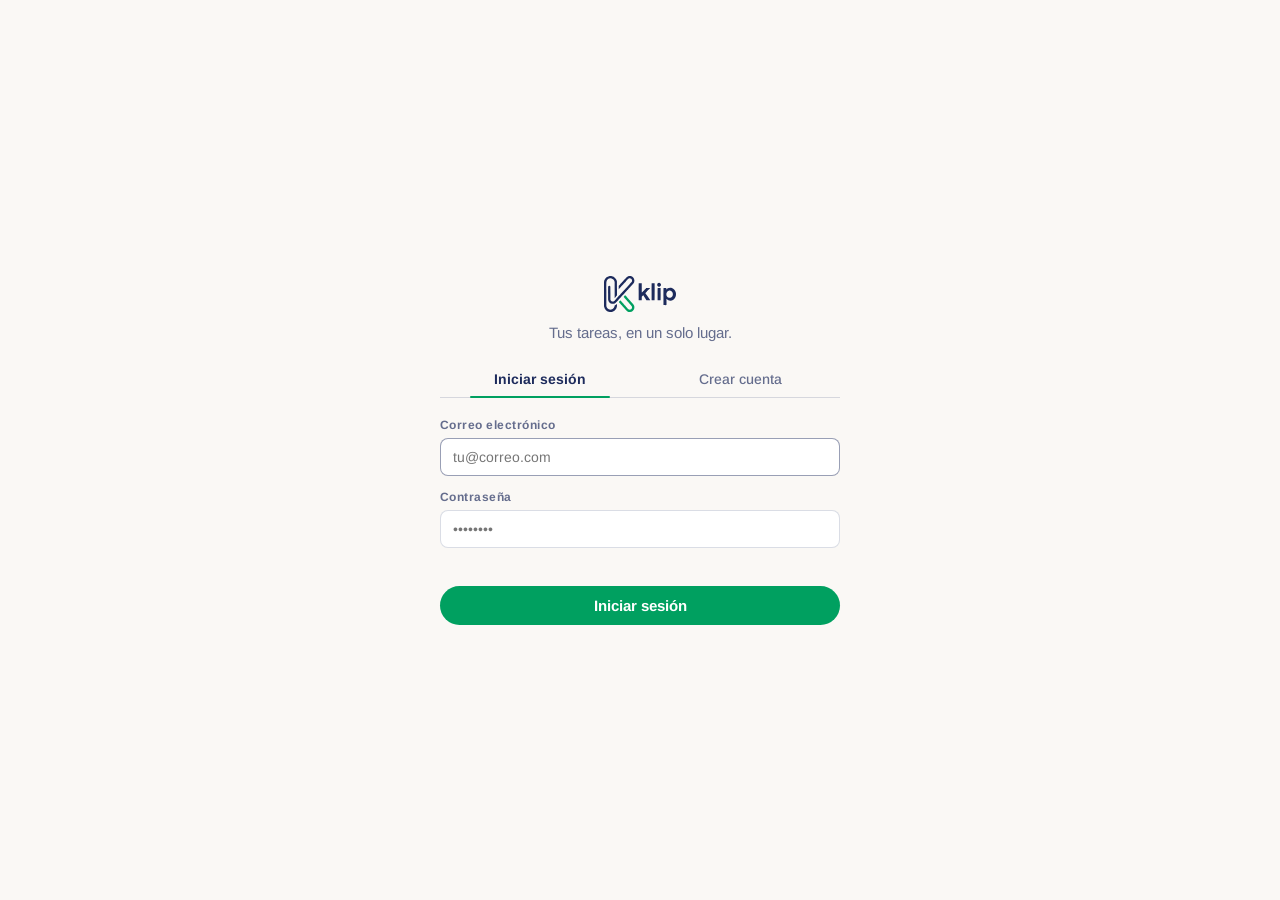
==== front/index.html @ 353200ac "Publicar klip PWA" ====
<!DOCTYPE html>
<html lang="es">
<head>
  <meta charset="UTF-8">
  <meta name="viewport" content="width=device-width, initial-scale=1.0, maximum-scale=1.0, user-scalable=no, viewport-fit=cover">
  <meta http-equiv="Content-Security-Policy" content="default-src 'self'; base-uri 'self'; object-src 'none'; form-action 'self'; script-src 'self'; style-src 'self' 'unsafe-inline'; img-src 'self' data:; font-src 'self'; connect-src 'self' https://gcmdlpaehqiujymxiysj.supabase.co; manifest-src 'self'; worker-src 'self'">
  <title>klip — Tareas</title>

  <!-- PWA Meta Tags -->
  <meta name="theme-color" content="#FAF8F5">
  <meta name="mobile-web-app-capable" content="yes">
  <meta name="apple-mobile-web-app-status-bar-style" content="default">
  <meta name="apple-mobile-web-app-title" content="klip">
  <link rel="manifest" href="./manifest.json">
  <link rel="icon" type="image/svg+xml" href="./public/icon.svg">
  <link rel="apple-touch-icon" href="./public/icon-192.png">

  <!-- Local CSS with @font-face -->
  <link rel="stylesheet" href="./style.css">
</head>
<body>

  <div id="app">
    <!-- Top Navigation Bar -->
    <header class="top-nav-bar">
      <!-- Left: Brand Logo -->
      <div class="nav-left">
        <img class="brand-logo-img" src="./public/logo.svg" alt="klip" height="28">
      </div>

      <!-- Center: Sections Centered with Dot and Emerald Indicator + Emerald '+' button (Desktop) -->
      <div class="nav-center">
        <nav id="sections-list" class="sections-list-desktop" aria-label="Secciones">
          <!-- Rendered dynamically -->
        </nav>
        <button id="btn-new-section" class="btn-new-section-emerald" title="Crear sección" aria-label="Crear sección">
          +
        </button>
      </div>

      <!-- Right: User Icon & Logout Button (Desktop) -->
      <div class="nav-right">
        <div class="user-actions-group">
          <button class="nav-circle-btn" title="Perfil de usuario" aria-label="Perfil de usuario">
            <svg width="15" height="15" viewBox="0 0 24 24" fill="none" stroke="currentColor" stroke-width="2" stroke-linecap="round" stroke-linejoin="round">
              <path d="M20 21v-2a4 4 0 0 0-4-4H8a4 4 0 0 0-4 4v2"></path>
              <circle cx="12" cy="7" r="4"></circle>
            </svg>
          </button>
          <button id="btn-logout" class="nav-circle-btn" title="Cerrar sesión" aria-label="Cerrar sesión">
            <svg width="15" height="15" viewBox="0 0 24 24" fill="none" stroke="currentColor" stroke-width="2" stroke-linecap="round" stroke-linejoin="round">
              <path d="M9 21H5a2 2 0 0 1-2-2V5a2 2 0 0 1 2-2h4"></path>
              <polyline points="16 17 21 12 16 7"></polyline>
              <line x1="21" y1="12" x2="9" y2="12"></line>
            </svg>
          </button>
        </div>
      </div>

      <!-- Mobile Top Bar Content (Screen < 768px) -->
      <div class="nav-mobile-row">
        <img class="mobile-logo-mark" src="./public/logo-mark.svg" alt="klip" height="26">
        <button id="btn-menu" class="btn-mobile-section-trigger" aria-label="Abrir menú de secciones">
          <span id="current-section-title" class="mobile-section-name">Personal</span>
          <svg class="trigger-chevron" width="12" height="12" viewBox="0 0 24 24" fill="none" stroke="currentColor" stroke-width="2.5">
            <polyline points="6 9 12 15 18 9"></polyline>
          </svg>
        </button>

        <div class="mobile-user-actions">
          <button class="nav-circle-btn" title="Perfil de usuario" aria-label="Perfil de usuario">
            <svg width="14" height="14" viewBox="0 0 24 24" fill="none" stroke="currentColor" stroke-width="2" stroke-linecap="round" stroke-linejoin="round">
              <path d="M20 21v-2a4 4 0 0 0-4-4H8a4 4 0 0 0-4 4v2"></path>
              <circle cx="12" cy="7" r="4"></circle>
            </svg>
          </button>
          <button id="btn-logout-mobile" class="nav-circle-btn" title="Cerrar sesión" aria-label="Cerrar sesión">
            <svg width="14" height="14" viewBox="0 0 24 24" fill="none" stroke="currentColor" stroke-width="2" stroke-linecap="round" stroke-linejoin="round">
              <path d="M9 21H5a2 2 0 0 1-2-2V5a2 2 0 0 1 2-2h4"></path>
              <polyline points="16 17 21 12 16 7"></polyline>
              <line x1="21" y1="12" x2="9" y2="12"></line>
            </svg>
          </button>
        </div>
      </div>
    </header>

    <!-- Mobile Drawer Backdrop (Top-level under #app) -->
    <div id="sidebar-backdrop" class="sidebar-backdrop"></div>

    <!-- Mobile Sections Panel (Top-level under #app) -->
    <aside id="sidebar" class="mobile-sections-panel" aria-label="Panel de secciones">
      <div class="mobile-panel-header">
        <span class="mobile-panel-title">SECCIONES</span>
        <button id="btn-close-sidebar" class="btn-close-panel" aria-label="Cerrar panel">
          <svg width="18" height="18" viewBox="0 0 24 24" fill="none" stroke="currentColor" stroke-width="2.5">
            <line x1="18" y1="6" x2="6" y2="18"></line>
            <line x1="6" y1="6" x2="18" y2="18"></line>
          </svg>
        </button>
      </div>

      <!-- Scrollable Mobile Sections List -->
      <div id="mobile-sections-list" class="mobile-sections-list">
        <!-- Rendered dynamically -->
      </div>

      <!-- Emerald button to add section inside mobile panel -->
      <div class="mobile-panel-footer">
        <button id="btn-new-section-mobile" class="btn-add-section-mobile" aria-label="Nueva sección">
          + NUEVA SECCIÓN
        </button>
      </div>
    </aside>

    <!-- Main Content Area -->
    <main id="main">
      <!-- Section Header Area with Big Title, Rename/Delete Buttons & Counter Badge -->
      <section class="section-header-area">
        <div class="section-header-inner">
          <div class="section-title-row">
            <!-- Title + Small Action Buttons Group -->
            <div class="section-title-group">
              <h1 class="main-section-title" id="main-section-title">Personal</h1>
              <div class="section-title-actions">
                <button id="btn-rename-current-section" class="section-action-btn" title="Renombrar sección" aria-label="Renombrar sección">
                  <svg width="13" height="13" viewBox="0 0 24 24" fill="none" stroke="currentColor" stroke-width="2" stroke-linecap="round" stroke-linejoin="round">
                    <path d="M12 20h9"></path>
                    <path d="M16.5 3.5a2.121 2.121 0 0 1 3 3L7 19l-4 1 1-4L16.5 3.5z"></path>
                  </svg>
                </button>
                <button id="btn-delete-current-section" class="section-action-btn" title="Eliminar sección" aria-label="Eliminar sección">
                  <svg width="13" height="13" viewBox="0 0 24 24" fill="none" stroke="currentColor" stroke-width="2" stroke-linecap="round" stroke-linejoin="round">
                    <polyline points="3 6 5 6 21 6"></polyline>
                    <path d="M19 6v14a2 2 0 0 1-2 2H7a2 2 0 0 1-2-2V6m3 0V4a2 2 0 0 1 2-2h4a2 2 0 0 1 2 2v2"></path>
                  </svg>
                </button>
              </div>
            </div>

            <!-- Counter Badge -->
            <span class="tasks-counter-badge" id="tasks-counter-badge">0 pendientes · 0 completadas</span>
          </div>

          <!-- Apartados (Lists) Strip directly below the title -->
          <div class="apartados-strip" aria-label="Apartados de la sección">
            <div id="lists-tabs" class="lists-tabs">
              <!-- Rendered dynamically as pills -->
            </div>
            <button id="btn-add-list" class="btn-add-apartado" title="Nuevo apartado" aria-label="Nuevo apartado">
              +
            </button>
          </div>
          <div class="section-utilities" aria-label="Vista y exportación">
            <div class="view-switch" role="group" aria-label="Vista">
              <button id="btn-view-tasks" class="utility-btn active" type="button">Tareas</button>
              <button id="btn-view-calendar" class="utility-btn" type="button">Calendario</button>
            </div>
            <div class="export-actions">
              <button id="btn-export-calendar" class="utility-btn" type="button">Exportar calendario (.ics)</button>
            </div>
          </div>
        </div>
      </section>

      <!-- Tasks Scroll Container -->
      <div class="tasks-scroll-container" id="tasks-scroll-container">
        <div class="tasks-content-wrapper">

          <div id="tasks-view">
          <!-- Simple centered empty state -->
          <div id="empty-state" class="empty-state">
            <p class="empty-text">No hay tareas pendientes en este apartado</p>
          </div>

          <!-- Active Tasks List -->
          <div id="active-tasks-list" class="tasks-cards-list">
            <!-- Rendered dynamically -->
          </div>

          <!-- Discrete Collapsible Completed Section -->
          <div id="completed-section" class="completed-section">
            <button id="completed-toggle-btn" class="completed-toggle-btn" aria-expanded="false">
              <svg class="completed-chevron" width="12" height="12" viewBox="0 0 24 24" fill="none" stroke="currentColor" stroke-width="2.5">
                <polyline points="6 9 12 15 18 9"></polyline>
              </svg>
              <span id="completed-count-label">COMPLETADAS (0)</span>
            </button>
            <div id="completed-tasks-list" class="completed-tasks-cards">
              <!-- Rendered dynamically -->
            </div>
          </div>
          </div>
          <section id="calendar-view" class="calendar-panel" aria-label="Calendario mensual" hidden>
            <div class="calendar-heading">
              <button id="btn-calendar-prev" class="utility-btn" type="button" aria-label="Mes anterior">‹</button>
              <h2 id="calendar-month-label"></h2>
              <button id="btn-calendar-next" class="utility-btn" type="button" aria-label="Mes siguiente">›</button>
            </div>
            <div class="calendar-weekdays" aria-hidden="true">
              <span>Lun</span><span>Mar</span><span>Mié</span><span>Jue</span><span>Vie</span><span>Sáb</span><span>Dom</span>
            </div>
            <div id="calendar-grid" class="calendar-grid"></div>
          </section>
        </div>
      </div>

      <!-- Bottom Fixed Add Task Bar -->
      <footer class="bottom-dock">
        <form id="add-task-form" class="add-task-dock-pill" autocomplete="off">
          <input
            type="text"
            id="task-input"
            class="task-input"
            placeholder="Agregar tarea"
            autofocus
            required
          >
          <button type="submit" id="btn-submit-task" class="btn-circle-submit" title="Agregar tarea" aria-label="Agregar tarea">
            <svg width="15" height="15" viewBox="0 0 24 24" fill="none" stroke="#FFFFFF" stroke-width="2.6" stroke-linecap="round" stroke-linejoin="round">
              <line x1="12" y1="19" x2="12" y2="5"></line>
              <polyline points="5 12 12 5 19 12"></polyline>
            </svg>
          </button>
        </form>
      </footer>
    </main>
  </div>

  <!-- Sync indicator (outside #app so always visible) -->
  <div id="sync-indicator" class="sync-indicator" aria-live="polite"></div>

  <!-- Reusable Minimalist Modal -->
  <div id="modal-container" class="modal-overlay" role="dialog" aria-modal="true">
    <div class="modal-card">
      <div class="modal-header">
        <h2 id="modal-title" class="modal-title">Título</h2>
        <button id="btn-modal-close" class="btn-close-modal" aria-label="Cerrar modal">
          <svg width="16" height="16" viewBox="0 0 24 24" fill="none" stroke="currentColor" stroke-width="2">
            <line x1="18" y1="6" x2="6" y2="18"></line>
            <line x1="6" y1="6" x2="18" y2="18"></line>
          </svg>
        </button>
      </div>
      <div id="modal-body" class="modal-body"></div>
      <div id="modal-footer" class="modal-footer"></div>
    </div>
  </div>

  <!-- Scripts -->
  <script src="./db.js"></script>
  <script src="./supabase.js"></script>
  <script src="./auth.js"></script>
  <script src="./app.js"></script>
</body>
</html>
---- front/style.css ----
/* ==========================================================================
   style.css - klip Tasks PWA
   Typography:
   - Arimo, system-ui, sans-serif: Modern, clean, normal sans-serif matching
     the klip logo aesthetic across all screens.
   Palette:
   - Fondo: Marfil / blanco cálido #FAF8F5 (plano, sin degradados)
   - Estructura y texto: Azul tinta #1D2B5C
   - Líneas divisorias: Azul tinta #1D2B5C al 16% finas pero notorias
   - Barra inferior: Blanca #FFFFFF con borde azul tinta notorio y botón esmeralda
   - Acentos: Esmeralda #00A060 para acciones, checks e indicador redondeado
   ========================================================================== */

/* ==================== LOCAL FONT FACES ==================== */
@font-face {
  font-family: 'Arimo';
  src: url('./fonts/arimo-400.woff2') format('woff2');
  font-weight: 400;
  font-style: normal;
  font-display: swap;
}

@font-face {
  font-family: 'Arimo';
  src: url('./fonts/arimo-500.woff2') format('woff2');
  font-weight: 500;
  font-style: normal;
  font-display: swap;
}

@font-face {
  font-family: 'Arimo';
  src: url('./fonts/arimo-700.woff2') format('woff2');
  font-weight: 700;
  font-style: normal;
  font-display: swap;
}

:root {
  --bg-page: #FAF8F5;
  --bg-card: transparent;
  --color-blue: #1D2B5C;
  --text-main: #1D2B5C;
  --text-muted: rgba(29, 43, 92, 0.68);
  --text-faint: rgba(29, 43, 92, 0.40);

  /* Líneas divisorias azul tinta finas pero notorias */
  --border-line: rgba(29, 43, 92, 0.16);
  --border-card: rgba(29, 43, 92, 0.16);

  --hover-tint: rgba(29, 43, 92, 0.05);

  --accent-emerald: #00A060;
  --accent-emerald-hover: #008750;

  --danger: #C02626;

  --font-title: 'Arimo', system-ui, -apple-system, BlinkMacSystemFont, "Segoe UI", Roboto, "Helvetica Neue", Arial, sans-serif;
  --font-body: 'Arimo', system-ui, -apple-system, BlinkMacSystemFont, "Segoe UI", Roboto, "Helvetica Neue", Arial, sans-serif;
}

* {
  box-sizing: border-box;
  margin: 0;
  padding: 0;
  -webkit-tap-highlight-color: transparent;
}

html, body {
  width: 100%;
  height: 100%;
  overflow: hidden;
  font-family: var(--font-body);
  color: var(--text-main);
  -webkit-font-smoothing: antialiased;
  -moz-osx-font-smoothing: grayscale;
}

/* Fondo marfil plano sin degradados */
body, #app {
  background-color: var(--bg-page);
  background-image: none;
}

/* ==================== ROOT LAYOUT ==================== */
#app {
  display: flex;
  flex-direction: column;
  width: 100%;
  height: 100%;
  position: relative;
  overflow: hidden;
}

/* ==================== TOP NAVIGATION BAR ==================== */
.top-nav-bar {
  width: 100%;
  border-bottom: 1px solid var(--border-line);
  position: relative;
  z-index: 100;
  flex-shrink: 0;
  height: 54px;
  display: grid;
  grid-template-columns: 1fr auto 1fr;
  align-items: center;
  padding: 0 32px;
}

/* Left: Logo */
.nav-left {
  display: flex;
  align-items: center;
}

.brand-logo-img {
  height: 28px;
  width: auto;
  display: block;
}

.mobile-logo-mark {
  height: 26px;
  width: auto;
  display: block;
  flex-shrink: 0;
  margin-right: 12px;
}

/* Center: Sections Centered with dot & rounded emerald indicator */
.nav-center {
  display: flex;
  align-items: center;
  justify-content: center;
  gap: 12px;
}

.sections-list-desktop {
  display: flex;
  align-items: center;
  gap: 8px;
}

/* 3. Fondo de las secciones en PC: totalmente redondeado (border-radius: 999px) con mayor padding */
.section-item-desktop {
  display: inline-flex;
  align-items: center;
  gap: 7px;
  font-family: var(--font-body);
  font-size: 13.5px;
  font-weight: 500;
  letter-spacing: 0.02em;
  color: var(--text-muted);
  cursor: pointer;
  padding: 7px 16px;
  border-radius: 999px; /* Esquinas totalmente redondeadas */
  border: none;
  white-space: nowrap;
  user-select: none;
  position: relative;
  transition: background-color 0.15s ease, color 0.15s ease;
}

/* Hover de secciones: fondo azul tinta al 6% */
.section-item-desktop:hover {
  background-color: var(--hover-tint);
  color: var(--text-main);
}

.section-item-desktop.active {
  color: var(--text-main);
  font-weight: 600;
  background-color: var(--hover-tint);
}

/* Puntito indicador junto al nombre */
.sec-dot {
  width: 5px;
  height: 5px;
  border-radius: 50%;
  background-color: rgba(29, 43, 92, 0.35);
  display: inline-block;
  transition: all 0.15s ease;
}

.section-item-desktop:hover .sec-dot {
  background-color: var(--color-blue);
}

.section-item-desktop.active .sec-dot {
  background-color: var(--accent-emerald);
  transform: scale(1.2);
}

/* Indicador esmeralda corto y redondeado (aprox. 3px alto, 24px ancho, border-radius: 999px), centrado bajo el texto */
.section-item-desktop.active::after {
  content: '';
  position: absolute;
  bottom: -9px;
  left: 50%;
  transform: translateX(-50%);
  width: 24px;
  height: 3px;
  border-radius: 999px;
  background-color: var(--accent-emerald);
}

/* Botón '+' esmeralda pegado justo después de la última sección */
.btn-new-section-emerald {
  width: 22px;
  height: 22px;
  border-radius: 50%;
  background-color: var(--accent-emerald);
  color: #FFFFFF;
  border: none;
  font-family: var(--font-body);
  font-size: 15px;
  line-height: 1;
  display: inline-flex;
  align-items: center;
  justify-content: center;
  cursor: pointer;
  flex-shrink: 0;
  margin-left: 2px;
  transition: background-color 0.15s ease, transform 0.1s ease;
}

.btn-new-section-emerald:hover {
  background-color: var(--accent-emerald-hover);
}

.btn-new-section-emerald:active {
  transform: scale(0.92);
}

/* Right: User & Logout Actions */
.nav-right {
  display: flex;
  align-items: center;
  justify-content: flex-end;
}

.user-actions-group {
  display: flex;
  align-items: center;
  gap: 8px;
}

/* Botones circulares con exactamente el mismo tamaño, borde y espaciado */
.nav-circle-btn {
  width: 32px;
  height: 32px;
  border-radius: 50%;
  border: 1px solid rgba(29, 43, 92, 0.20);
  background: transparent;
  color: var(--color-blue);
  display: inline-flex;
  align-items: center;
  justify-content: center;
  cursor: pointer;
  transition: all 0.15s ease;
}

.nav-circle-btn:hover {
  background-color: var(--hover-tint);
  border-color: rgba(29, 43, 92, 0.40);
}

/* Mobile top row (< 768px) */
.nav-mobile-row {
  display: none;
  width: 100%;
}

.btn-mobile-section-trigger {
  display: flex;
  align-items: center;
  gap: 8px;
  background: transparent;
  border: none;
  font-family: var(--font-title);
  font-size: 18px;
  font-weight: 700;
  color: var(--text-main);
  cursor: pointer;
  padding: 4px 0;
}

.trigger-chevron {
  opacity: 0.6;
}

.mobile-user-actions {
  display: flex;
  align-items: center;
  gap: 8px;
  margin-left: auto;
}

/* ==================== MOBILE SECTIONS DRAWER ==================== */
.sidebar-backdrop {
  position: fixed;
  inset: 0;
  background: rgba(29, 43, 92, 0.40);
  z-index: 150;
  opacity: 0;
  pointer-events: none;
  transition: opacity 0.22s ease;
}

.sidebar-backdrop.visible {
  opacity: 1;
  pointer-events: auto;
}

.mobile-sections-panel {
  position: fixed;
  top: 0;
  left: 0;
  bottom: 0;
  width: 310px;
  max-width: 86vw;
  background-color: var(--bg-page);
  border-right: 1px solid var(--border-line);
  z-index: 200;
  transform: translateX(-100%);
  transition: transform 0.22s cubic-bezier(0.2, 0, 0, 1);
  display: flex;
  flex-direction: column;
  box-shadow: none;
}

.mobile-sections-panel.open {
  transform: translateX(0);
}

.mobile-panel-header {
  display: flex;
  align-items: center;
  justify-content: space-between;
  padding: 20px 24px 16px 24px;
  border-bottom: 1px solid var(--border-line);
}

.mobile-panel-title {
  font-family: var(--font-body);
  font-size: 13px;
  font-weight: 700;
  letter-spacing: 0.10em;
  color: var(--text-main);
}

.btn-close-panel {
  background: transparent;
  border: none;
  color: var(--text-main);
  padding: 4px;
  cursor: pointer;
  display: flex;
  align-items: center;
  justify-content: center;
}

.mobile-sections-list {
  flex: 1;
  overflow-y: auto;
  padding: 12px 16px;
  display: flex;
  flex-direction: column;
  gap: 4px;
}

.section-item-mobile {
  display: flex;
  align-items: center;
  justify-content: space-between;
  padding: 14px 14px;
  border-radius: 8px;
  cursor: pointer;
  border-bottom: 1px solid var(--border-line);
  transition: background-color 0.15s ease;
}

.section-item-mobile:hover,
.section-item-mobile:active {
  background-color: var(--hover-tint);
}

.section-item-mobile.active {
  background-color: rgba(0, 160, 96, 0.08);
  border-color: rgba(0, 160, 96, 0.3);
}

.mobile-item-title {
  font-family: var(--font-body);
  font-size: 15px;
  font-weight: 600;
  color: var(--text-main);
  display: flex;
  align-items: center;
  gap: 8px;
}

.section-item-mobile.active .mobile-item-title {
  color: var(--accent-emerald);
}

.mobile-panel-footer {
  padding: 18px 20px 24px 20px;
  border-top: 1px solid var(--border-line);
}

.btn-add-section-mobile {
  width: 100%;
  padding: 12px 16px;
  background-color: var(--accent-emerald);
  color: #FFFFFF;
  border: none;
  border-radius: 999px;
  font-family: var(--font-body);
  font-size: 13.5px;
  font-weight: 600;
  letter-spacing: 0.04em;
  cursor: pointer;
  display: flex;
  align-items: center;
  justify-content: center;
  transition: background-color 0.15s ease;
}

.btn-add-section-mobile:hover {
  background-color: var(--accent-emerald-hover);
}

/* ==================== MAIN CONTENT AREA ==================== */
#main {
  flex: 1;
  display: flex;
  flex-direction: column;
  width: 100%;
  height: 100%;
  overflow-y: auto;
  position: relative;
  scrollbar-width: thin;
  scrollbar-color: rgba(29, 43, 92, 0.2) transparent;
}

/* Section Header Area */
.section-header-area {
  width: 100%;
  padding: 34px 36px 16px 36px;
  flex-shrink: 0;
}

.section-header-inner {
  width: 100%;
  max-width: 860px;
  margin: 0 auto;
  display: flex;
  flex-direction: column;
  gap: 16px;
}

.section-title-row {
  display: flex;
  align-items: center;
  justify-content: space-between;
  gap: 14px;
  flex-wrap: wrap; /* En celular el badge baja si falta espacio */
}

.section-title-group {
  display: inline-flex;
  align-items: center;
  gap: 12px;
}

/* Título grande de la sección */
.main-section-title {
  font-family: var(--font-title);
  font-size: clamp(2.2rem, 4.5vw, 3rem);
  font-weight: 700;
  letter-spacing: -0.025em;
  color: var(--color-blue);
  line-height: 1.15;
  margin: 0;
}

/* 4. Botones circulares pequeños (28 px) de renombrar y eliminar al lado del título */
.section-title-actions {
  display: inline-flex;
  align-items: center;
  gap: 6px;
}

.section-action-btn {
  width: 28px;
  height: 28px;
  border-radius: 50%;
  border: 1px solid rgba(29, 43, 92, 0.20);
  background: transparent;
  color: var(--color-blue);
  display: inline-flex;
  align-items: center;
  justify-content: center;
  cursor: pointer;
  transition: all 0.15s ease;
}

.section-action-btn:hover {
  background-color: var(--hover-tint);
  border-color: rgba(29, 43, 92, 0.40);
}

.section-action-btn:active {
  transform: scale(0.92);
}

/* Etiqueta de contadores ("1 pendiente · 2 completadas") con fondo azul tinta al 10% y texto azul tinta */
.tasks-counter-badge {
  background-color: rgba(29, 43, 92, 0.10);
  color: var(--color-blue);
  font-family: var(--font-body);
  font-size: 12.5px;
  font-weight: 600;
  padding: 4px 12px;
  border-radius: 999px;
  white-space: nowrap;
}

/* Apartados (Lists) Strip directly below the title */
.apartados-strip {
  display: flex;
  align-items: center;
  gap: 8px;
  overflow-x: auto;
  scrollbar-width: none;
  padding-bottom: 4px;
}

.apartados-strip::-webkit-scrollbar {
  display: none;
}

.section-utilities, .view-switch, .export-actions {
  display: flex;
  align-items: center;
  gap: 8px;
}

.section-utilities {
  justify-content: space-between;
  flex-wrap: wrap;
}

.utility-btn {
  border: 1px solid var(--border-line);
  border-radius: 999px;
  padding: 7px 12px;
  background: transparent;
  color: var(--color-blue);
  font: 600 12px var(--font-body);
  cursor: pointer;
  white-space: nowrap;
}

.utility-btn:hover, .utility-btn.active {
  background: var(--color-blue);
  border-color: var(--color-blue);
  color: #fff;
}

.lists-tabs {
  display: flex;
  align-items: center;
  gap: 8px;
}

/* 1. Píldoras de apartados inactivos: transparentes con borde fino */
.tab-btn {
  background: transparent;
  border: 1px solid var(--border-line);
  color: var(--text-main);
  font-family: var(--font-body);
  font-size: 13px;
  font-weight: 500;
  padding: 5px 14px;
  border-radius: 999px;
  cursor: pointer;
  white-space: nowrap;
  display: inline-flex;
  align-items: center;
  gap: 6px;
  transition: all 0.15s ease;
}

.tab-btn:hover {
  background-color: var(--hover-tint);
  border-color: rgba(29, 43, 92, 0.35);
}

/* 1. Píldora del apartado activo: azul tinta #1D2B5C sólido con texto y flecha en rosa niebla #F4E1DE */
.tab-btn.active {
  background-color: var(--color-blue); /* #1D2B5C */
  color: var(--bg-page); /* #F4E1DE */
  border-color: var(--color-blue);
  font-weight: 600;
}

.tab-btn-options {
  background: transparent;
  border: none;
  color: inherit;
  cursor: pointer;
  padding: 1px;
  opacity: 0.75;
  display: inline-flex;
  align-items: center;
}

.tab-btn-options:hover {
  opacity: 1;
}

.tab-btn-options svg {
  width: 11px;
  height: 11px;
}

/* 2. Botón redondo '+' del apartado: pasa a esmeralda #00A060 con el '+' en blanco (mismo estilo que el '+' superior) */
.btn-add-apartado {
  width: 22px;
  height: 22px;
  border-radius: 50%;
  background-color: var(--accent-emerald); /* #00A060 */
  color: #FFFFFF;
  border: none;
  font-family: var(--font-body);
  font-size: 15px;
  line-height: 1;
  display: inline-flex;
  align-items: center;
  justify-content: center;
  cursor: pointer;
  flex-shrink: 0;
  transition: background-color 0.15s ease, transform 0.1s ease;
}

.btn-add-apartado:hover {
  background-color: var(--accent-emerald-hover); /* #008750 */
}

.btn-add-apartado:active {
  transform: scale(0.92);
}

/* ==================== TASKS AREA (CARDS #FAF1EF) ==================== */
.tasks-scroll-container {
  width: 100%;
  flex: 1;
  padding: 12px 36px 140px 36px;
  display: flex;
  flex-direction: column;
}

.tasks-content-wrapper {
  width: 100%;
  max-width: 860px;
  margin: 0 auto;
}

.task-date-fields {
  display: grid;
  grid-template-columns: 1fr 1fr;
  gap: 12px;
}

.task-due-label {
  color: var(--text-muted);
  font-size: 12px;
  margin-top: 4px;
}

.calendar-panel[hidden], #tasks-view[hidden], .bottom-dock[hidden] {
  display: none !important;
}

.calendar-panel {
  padding-bottom: 24px;
}

.calendar-heading {
  display: flex;
  align-items: center;
  justify-content: center;
  gap: 16px;
  margin: 4px 0 16px;
}

.calendar-heading h2 {
  min-width: 190px;
  text-align: center;
  color: var(--color-blue);
  font-size: 20px;
  text-transform: capitalize;
}

.calendar-weekdays, .calendar-grid {
  display: grid;
  grid-template-columns: repeat(7, minmax(0, 1fr));
}

.calendar-weekdays span {
  padding: 8px 4px;
  text-align: center;
  color: var(--text-muted);
  font-size: 12px;
  font-weight: 700;
}

.calendar-day {
  min-width: 0;
  height: 112px;
  padding: 6px;
  border-top: 1px solid var(--border-line);
  border-left: 1px solid var(--border-line);
  background: rgba(255, 255, 255, 0.42);
  overflow-y: auto;
  overflow-x: hidden;
}

.calendar-day:nth-child(7n) { border-right: 1px solid var(--border-line); }
.calendar-day:nth-last-child(-n + 7) { border-bottom: 1px solid var(--border-line); }
.calendar-day.outside-month { background: rgba(29, 43, 92, 0.025); }

.calendar-day-number {
  display: inline-flex;
  align-items: center;
  justify-content: center;
  width: 24px;
  height: 24px;
  margin-bottom: 4px;
  border-radius: 50%;
  color: var(--color-blue);
  font-size: 12px;
}

.calendar-day.today .calendar-day-number {
  background: var(--accent-emerald);
  color: #fff;
  font-weight: 700;
}

.calendar-task {
  display: block;
  width: 100%;
  overflow: hidden;
  margin: 2px 0;
  padding: 4px 6px;
  border: 0;
  border-radius: 5px;
  background: rgba(0, 160, 96, 0.12);
  color: var(--color-blue);
  font: 500 11px var(--font-body);
  text-align: left;
  text-overflow: ellipsis;
  white-space: nowrap;
  cursor: pointer;
}

.calendar-task.done { opacity: 0.55; text-decoration: line-through; }

/* Empty State */
.empty-state {
  display: none;
  padding: 60px 0;
  text-align: center;
}

.empty-state.visible {
  display: block;
}

.empty-text {
  font-family: var(--font-body);
  font-size: 14.5px;
  color: var(--text-muted);
}

/* Tasks Rows: Filas simples separadas únicamente por una línea azul fina */
.tasks-cards-list {
  display: flex;
  flex-direction: column;
  gap: 0;
  width: 100%;
}

.task-item {
  display: flex;
  align-items: flex-start;
  gap: 14px;
  padding: 16px 4px;
  background-color: transparent;
  border: none;
  border-bottom: 1px solid var(--border-line);
  border-radius: 0;
  cursor: pointer;
  box-shadow: none;
  transition: background-color 0.15s ease;
}

/* Hover sutil de las filas */
.task-item:hover {
  background-color: rgba(29, 43, 92, 0.04);
}

/* Círculos de las tareas con borde azul tinta */
.task-checkbox-btn {
  background: transparent;
  border: none;
  padding: 0;
  cursor: pointer;
  display: flex;
  align-items: center;
  justify-content: center;
  flex-shrink: 0;
  margin-top: 2px;
}

.task-circle {
  width: 20px;
  height: 20px;
  border-radius: 50%;
  border: 1.5px solid var(--color-blue);
  background: transparent;
  display: flex;
  align-items: center;
  justify-content: center;
  transition: all 0.15s ease;
}

.task-circle svg {
  width: 11px;
  height: 11px;
  opacity: 0;
  transform: scale(0.6);
  transition: all 0.15s ease;
  stroke: #FFFFFF;
}

.task-item:hover .task-circle {
  border-color: var(--accent-emerald);
}

.task-item.done .task-circle {
  background-color: var(--accent-emerald);
  border-color: var(--accent-emerald);
}

.task-item.done .task-circle svg {
  opacity: 1;
  transform: scale(1);
}

.task-content {
  flex: 1;
  min-width: 0;
}

.task-title {
  font-family: var(--font-body);
  font-size: 15px;
  font-weight: 500;
  color: var(--text-main);
  line-height: 1.45;
  letter-spacing: -0.01em;
  word-break: break-word;
  transition: color 0.15s;
}

.task-item.done .task-title {
  text-decoration: line-through;
  color: var(--text-faint);
}

.task-note-snippet {
  font-family: var(--font-body);
  font-size: 13px;
  font-weight: 400;
  color: var(--text-muted);
  margin-top: 4px;
  line-height: 1.4;
  display: -webkit-box;
  -webkit-line-clamp: 2;
  -webkit-box-orient: vertical;
  overflow: hidden;
  word-break: break-word;
}

.task-item.done .task-note-snippet {
  color: var(--text-faint);
}

.task-actions {
  display: flex;
  align-items: center;
  opacity: 0;
  transition: opacity 0.15s ease;
  gap: 2px;
}

.task-item:hover .task-actions {
  opacity: 0.8;
}

@media (hover: none) {
  .task-actions {
    opacity: 0.6;
  }
}

.btn-task-action {
  background: transparent;
  border: none;
  color: var(--text-main);
  padding: 4px;
  cursor: pointer;
  display: flex;
  align-items: center;
  justify-content: center;
  border-radius: 4px;
}

.btn-task-action:hover {
  background-color: rgba(29, 43, 92, 0.10);
}

.btn-task-action svg {
  width: 14px;
  height: 14px;
}

/* ==================== COMPLETED SECTION ==================== */
.completed-section {
  margin-top: 32px;
  border-top: 1px solid var(--border-line);
  padding-top: 14px;
  display: none;
}

.completed-section.visible {
  display: block;
}

.completed-toggle-btn {
  display: flex;
  align-items: center;
  gap: 6px;
  background: transparent;
  border: none;
  font-family: var(--font-body);
  font-size: 12px;
  font-weight: 700;
  letter-spacing: 0.08em;
  text-transform: uppercase;
  color: var(--text-muted);
  cursor: pointer;
  padding: 6px 0;
  user-select: none;
}

.completed-toggle-btn:hover {
  color: var(--text-main);
}

.completed-chevron {
  transition: transform 0.2s ease;
  transform: rotate(-90deg);
}

.completed-section.expanded .completed-chevron {
  transform: rotate(0deg);
}

.completed-tasks-cards {
  display: none;
  margin-top: 4px;
  flex-direction: column;
  gap: 0;
}

.completed-section.expanded .completed-tasks-cards {
  display: flex;
}

/* ==================== DOCKED ADD TASK BAR (WHITE PILL WITH BLUE BORDER) ==================== */
.bottom-dock {
  position: fixed;
  bottom: 0;
  left: 0;
  right: 0;
  z-index: 50;
  display: flex;
  justify-content: center;
  padding: 14px 24px max(18px, env(safe-area-inset-bottom, 18px));
  pointer-events: none;
}

.add-task-dock-pill {
  pointer-events: auto;
  width: 100%;
  max-width: 680px;
  background-color: #FFFFFF;
  border: 1.5px solid rgba(29, 43, 92, 0.38);
  border-radius: 999px;
  box-shadow: 0 4px 16px rgba(29, 43, 92, 0.06);
  padding: 6px 6px 6px 20px;
  display: flex;
  align-items: center;
  gap: 10px;
  transition: border-color 0.15s ease, box-shadow 0.15s ease;
}

.add-task-dock-pill:focus-within {
  border-color: var(--color-blue);
  box-shadow: 0 4px 20px rgba(29, 43, 92, 0.12);
}

.task-input {
  background: transparent;
  border: none;
  outline: none;
  font-family: var(--font-body);
  font-size: 15px;
  color: var(--color-blue);
  flex: 1;
  padding: 6px 0;
}

/* Placeholder en azul tinta atenuado */
.task-input::placeholder {
  color: rgba(29, 43, 92, 0.48);
  opacity: 1;
}

.btn-circle-submit {
  width: 34px;
  height: 34px;
  border-radius: 50%;
  background: var(--accent-emerald);
  border: none;
  cursor: pointer;
  display: flex;
  align-items: center;
  justify-content: center;
  flex-shrink: 0;
  transition: background 0.15s ease, transform 0.1s ease;
}

.btn-circle-submit:hover {
  background: var(--accent-emerald-hover);
}

.btn-circle-submit:active {
  transform: scale(0.93);
}

/* ==================== MODAL ==================== */
.modal-overlay {
  position: fixed;
  inset: 0;
  background: rgba(29, 43, 92, 0.40);
  z-index: 300;
  display: none;
  align-items: center;
  justify-content: center;
  padding: 20px;
}

.modal-overlay.open {
  display: flex;
}

.modal-card {
  width: 100%;
  max-width: 440px;
  background: var(--bg-page);
  border: 1px solid var(--border-line);
  border-radius: 14px;
  box-shadow: none;
  padding: 24px 26px;
  display: flex;
  flex-direction: column;
  gap: 18px;
}

.modal-header {
  display: flex;
  align-items: center;
  justify-content: space-between;
}

.modal-title {
  font-family: var(--font-title);
  font-size: 22px;
  font-weight: 700;
  color: var(--text-main);
}

.btn-close-modal {
  background: transparent;
  border: none;
  color: var(--text-muted);
  cursor: pointer;
  padding: 4px;
  display: flex;
  align-items: center;
  justify-content: center;
}

.btn-close-modal:hover {
  color: var(--text-main);
}

.modal-body {
  display: flex;
  flex-direction: column;
  gap: 14px;
}

.form-group {
  display: flex;
  flex-direction: column;
  gap: 6px;
}

.form-label {
  font-family: var(--font-body);
  font-size: 12px;
  font-weight: 600;
  letter-spacing: 0.04em;
  color: var(--text-muted);
}

.form-input, .form-textarea {
  width: 100%;
  font-family: var(--font-body);
  font-size: 14px;
  color: var(--text-main);
  background: #FFFFFF;
  border: 1px solid var(--border-line);
  border-radius: 8px;
  padding: 10px 12px;
  outline: none;
  box-shadow: none;
  transition: border-color 0.15s ease;
}

.form-input:focus, .form-textarea:focus {
  border-color: rgba(29, 43, 92, 0.45);
}

.form-textarea {
  resize: vertical;
  min-height: 84px;
}

.modal-footer {
  display: flex;
  align-items: center;
  justify-content: flex-end;
  gap: 10px;
  margin-top: 6px;
}

.btn {
  font-family: var(--font-body);
  font-size: 13.5px;
  font-weight: 600;
  padding: 8px 18px;
  border-radius: 999px;
  cursor: pointer;
  border: none;
  box-shadow: none;
  transition: background 0.15s ease, opacity 0.15s ease;
}

.btn-secondary {
  background: transparent;
  border: 1px solid var(--border-line);
  color: var(--text-main);
}

.btn-secondary:hover {
  border-color: rgba(29, 43, 92, 0.4);
}

.btn-primary {
  background: var(--accent-emerald);
  color: #FFFFFF;
}

.btn-primary:hover {
  background: var(--accent-emerald-hover);
}

.btn-danger {
  background: transparent;
  color: var(--danger);
  border: 1px solid rgba(192, 38, 38, 0.3);
  margin-right: auto;
}

.btn-danger:hover {
  border-color: var(--danger);
}

/* ==================== AUTH SCREEN ==================== */
#auth-screen {
  position: fixed;
  inset: 0;
  background-color: var(--bg-page);
  display: flex;
  align-items: center;
  justify-content: center;
  padding: 20px;
  z-index: 999;
}

.auth-card {
  width: 100%;
  max-width: 400px;
  display: flex;
  flex-direction: column;
  align-items: center;
  gap: 20px;
}

.auth-logo-wrap {
  display: flex;
  justify-content: center;
}

.auth-logo {
  height: 36px;
  width: auto;
}

.auth-tagline {
  font-family: var(--font-body);
  font-size: 15px;
  color: var(--text-muted);
  text-align: center;
  margin-top: -8px;
}

.auth-tabs {
  display: flex;
  border-bottom: 1px solid var(--border-line);
  width: 100%;
}

.auth-tab {
  flex: 1;
  background: transparent;
  border: none;
  font-family: var(--font-body);
  font-size: 14px;
  font-weight: 500;
  color: var(--text-muted);
  padding: 10px 0;
  cursor: pointer;
  position: relative;
  transition: color 0.15s ease;
}

.auth-tab.active {
  color: var(--color-blue);
  font-weight: 700;
}

.auth-tab.active::after {
  content: '';
  position: absolute;
  bottom: -1px;
  left: 15%;
  width: 70%;
  height: 2px;
  border-radius: 999px;
  background-color: var(--accent-emerald);
}

.auth-form {
  display: flex;
  flex-direction: column;
  gap: 14px;
  width: 100%;
}

.auth-btn {
  width: 100%;
  padding: 11px 18px;
  font-size: 15px;
  margin-top: 4px;
}

.auth-btn:disabled {
  opacity: 0.6;
  cursor: not-allowed;
}

.auth-error {
  font-family: var(--font-body);
  font-size: 13px;
  color: var(--danger);
  min-height: 18px;
  text-align: center;
  margin: -6px 0;
}

/* Spinner de sincronización */
.sync-indicator {
  position: fixed;
  bottom: 76px;
  left: 50%;
  transform: translateX(-50%);
  background: var(--color-blue);
  color: #fff;
  font-family: var(--font-body);
  font-size: 12px;
  font-weight: 600;
  padding: 5px 16px;
  border-radius: 999px;
  z-index: 400;
  opacity: 0;
  transition: opacity 0.2s ease;
  pointer-events: none;
  white-space: nowrap;
}

.sync-indicator.visible {
  opacity: 1;
}

/* ==================== RESPONSIVE RULES (< 768px) ==================== */
@media (max-width: 768px) {
  .top-nav-bar {
    display: flex;
    align-items: center;
    justify-content: space-between;
    padding: 0 16px;
    height: 50px;
  }

  .nav-left, .nav-center, .nav-right {
    display: none;
  }

  .nav-mobile-row {
    display: flex;
    align-items: center;
    justify-content: space-between;
  }

  .section-header-area {
    padding: 24px 18px 12px 18px;
  }

  .section-title-row {
    gap: 10px;
  }

  .main-section-title {
    font-size: clamp(2rem, 7vw, 2.6rem);
  }

  .tasks-scroll-container {
    padding: 8px 18px 130px 18px;
  }

  .task-item {
    padding: 15px 4px;
  }

  .section-utilities {
    align-items: flex-start;
    gap: 8px;
  }

  .export-actions {
    flex-wrap: wrap;
  }

  .utility-btn {
    padding: 7px 9px;
    font-size: 11px;
  }

  .calendar-day {
    height: 82px;
    padding: 3px;
  }

  .calendar-task {
    padding: 3px;
    font-size: 9px;
  }

  .calendar-heading h2 {
    min-width: 160px;
    font-size: 18px;
  }
}
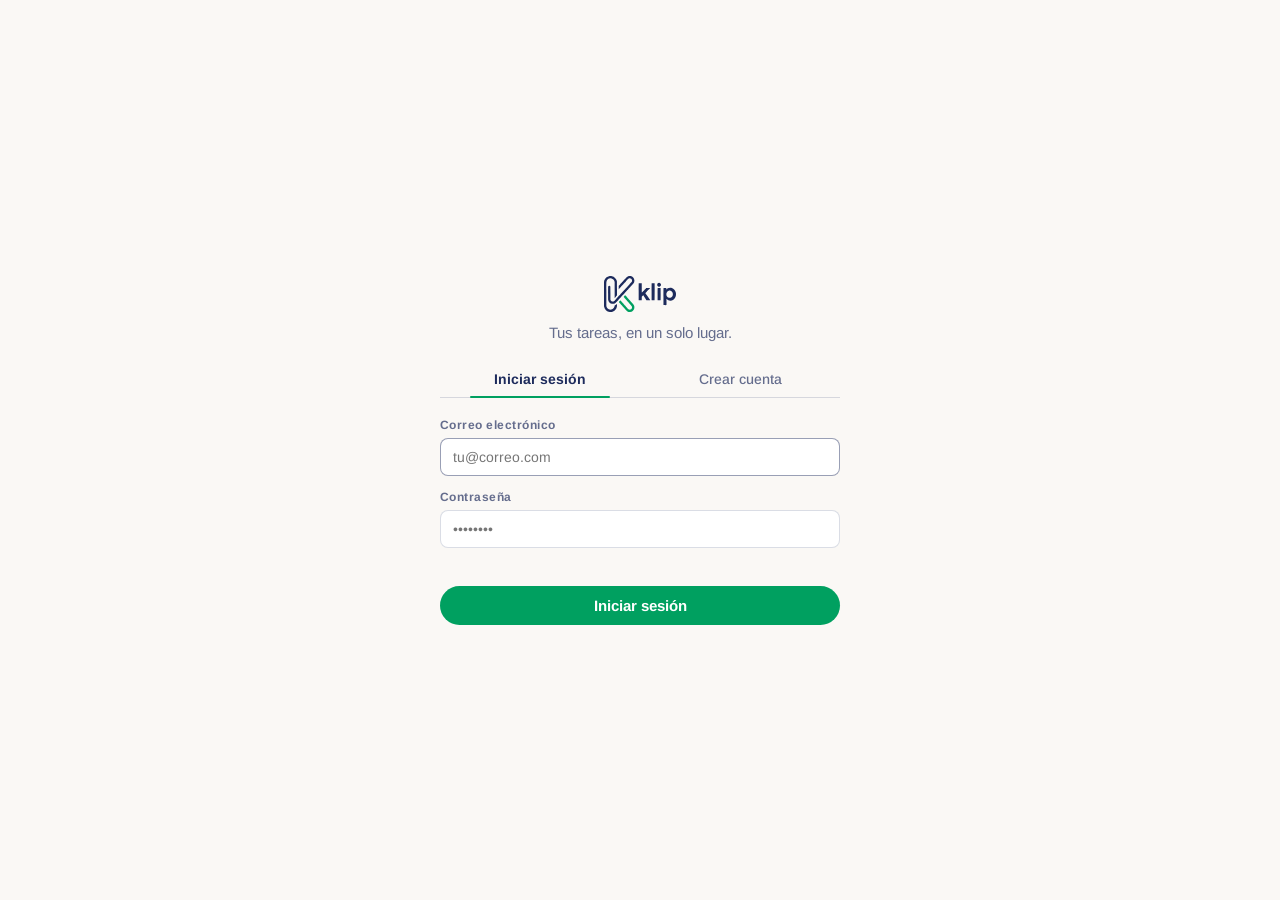
==== commit 7f6e0480: "corregir registro, confirmación y caché de la app" ====
--- a/front/index.html
+++ b/front/index.html
@@ -20,7 +20,7 @@
 </head>
 <body>
 
-  <div id="app">
+  <div id="app" style="display:none">
     <!-- Top Navigation Bar -->
     <header class="top-nav-bar">
       <!-- Left: Brand Logo -->
@@ -61,7 +61,7 @@
       <div class="nav-mobile-row">
         <img class="mobile-logo-mark" src="./public/logo-mark.svg" alt="klip" height="26">
         <button id="btn-menu" class="btn-mobile-section-trigger" aria-label="Abrir menú de secciones">
-          <span id="current-section-title" class="mobile-section-name">Personal</span>
+          <span class="mobile-section-name">Secciones</span>
           <svg class="trigger-chevron" width="12" height="12" viewBox="0 0 24 24" fill="none" stroke="currentColor" stroke-width="2.5">
             <polyline points="6 9 12 15 18 9"></polyline>
           </svg>
@@ -115,31 +115,22 @@
 
     <!-- Main Content Area -->
     <main id="main">
-      <!-- Section Header Area with Big Title, Rename/Delete Buttons & Counter Badge -->
+      <!-- Section Header Area -->
       <section class="section-header-area">
         <div class="section-header-inner">
           <div class="section-title-row">
             <!-- Title + Small Action Buttons Group -->
-            <div class="section-title-group">
-              <h1 class="main-section-title" id="main-section-title">Personal</h1>
-              <div class="section-title-actions">
-                <button id="btn-rename-current-section" class="section-action-btn" title="Renombrar sección" aria-label="Renombrar sección">
-                  <svg width="13" height="13" viewBox="0 0 24 24" fill="none" stroke="currentColor" stroke-width="2" stroke-linecap="round" stroke-linejoin="round">
-                    <path d="M12 20h9"></path>
-                    <path d="M16.5 3.5a2.121 2.121 0 0 1 3 3L7 19l-4 1 1-4L16.5 3.5z"></path>
-                  </svg>
+            <h1 class="main-section-title" id="main-section-title">Personal</h1>
+            <div class="section-title-actions action-menu">
+                <button id="btn-section-menu" class="action-menu-trigger" type="button" aria-label="Opciones de la sección" aria-expanded="false" aria-controls="section-actions-menu">
+                  <svg viewBox="0 0 24 24" fill="currentColor" aria-hidden="true"><circle cx="12" cy="5" r="1.8"></circle><circle cx="12" cy="12" r="1.8"></circle><circle cx="12" cy="19" r="1.8"></circle></svg>
                 </button>
-                <button id="btn-delete-current-section" class="section-action-btn" title="Eliminar sección" aria-label="Eliminar sección">
-                  <svg width="13" height="13" viewBox="0 0 24 24" fill="none" stroke="currentColor" stroke-width="2" stroke-linecap="round" stroke-linejoin="round">
-                    <polyline points="3 6 5 6 21 6"></polyline>
-                    <path d="M19 6v14a2 2 0 0 1-2 2H7a2 2 0 0 1-2-2V6m3 0V4a2 2 0 0 1 2-2h4a2 2 0 0 1 2 2v2"></path>
-                  </svg>
-                </button>
-              </div>
-            </div>
-
-            <!-- Counter Badge -->
-            <span class="tasks-counter-badge" id="tasks-counter-badge">0 pendientes · 0 completadas</span>
+                <div id="section-actions-menu" class="action-menu-popover" hidden>
+                  <button id="btn-rename-current-section" class="action-menu-item" type="button">Renombrar sección</button>
+                  <button id="btn-delete-current-section" class="action-menu-item danger" type="button">Eliminar sección</button>
+                </div>
+            </div>
+
           </div>
 
           <!-- Apartados (Lists) Strip directly below the title -->
@@ -150,16 +141,64 @@
             <button id="btn-add-list" class="btn-add-apartado" title="Nuevo apartado" aria-label="Nuevo apartado">
               +
             </button>
+            <div class="action-menu list-action-menu">
+              <button id="btn-list-menu" class="action-menu-trigger" type="button" aria-label="Opciones del apartado" aria-expanded="false" aria-controls="list-actions-menu">
+                <svg viewBox="0 0 24 24" fill="currentColor" aria-hidden="true"><circle cx="12" cy="5" r="1.8"></circle><circle cx="12" cy="12" r="1.8"></circle><circle cx="12" cy="19" r="1.8"></circle></svg>
+              </button>
+              <div id="list-actions-menu" class="action-menu-popover" hidden>
+                <button id="btn-rename-current-list" class="action-menu-item" type="button">Renombrar apartado</button>
+                <button id="btn-delete-current-list" class="action-menu-item danger" type="button">Eliminar apartado</button>
+              </div>
+            </div>
           </div>
           <div class="section-utilities" aria-label="Vista y exportación">
             <div class="view-switch" role="group" aria-label="Vista">
               <button id="btn-view-tasks" class="utility-btn active" type="button">Tareas</button>
               <button id="btn-view-calendar" class="utility-btn" type="button">Calendario</button>
             </div>
-            <div class="export-actions">
+            <div id="task-order-actions" class="task-order-actions">
+              <button id="btn-reverse-task-order" class="task-order-btn" type="button" title="Invertir orden de tareas" aria-label="Invertir orden de tareas">
+                <svg viewBox="0 0 24 24" fill="none" stroke="currentColor" stroke-width="1.8" stroke-linecap="round" stroke-linejoin="round" aria-hidden="true">
+                  <path d="M7 3v14"></path><path d="m4 6 3-3 3 3"></path>
+                  <path d="M17 21V7"></path><path d="m14 18 3 3 3-3"></path>
+                </svg>
+              </button>
+            </div>
+            <div id="export-actions" class="export-actions" hidden>
               <button id="btn-export-calendar" class="utility-btn" type="button">Exportar calendario (.ics)</button>
             </div>
           </div>
+        </div>
+      </section>
+
+      <section id="task-detail-page" class="task-detail-page" hidden aria-labelledby="detail-task-title">
+        <div class="task-detail-inner">
+          <button id="btn-task-detail-back" class="utility-btn task-detail-back" type="button" aria-label="Volver a las tareas">← Volver a las tareas</button>
+          <p id="task-detail-context" class="task-detail-context"></p>
+          <form id="task-detail-form" class="task-detail-form">
+            <label class="detail-field-label" for="detail-task-title">Tarea</label>
+            <input id="detail-task-title" class="detail-title-input" type="text" maxlength="300" required>
+            <label class="detail-field-label" for="detail-task-note">Notas</label>
+            <textarea id="detail-task-note" class="form-textarea detail-note-input" placeholder="Agrega contexto o detalles..."></textarea>
+            <div class="task-date-fields">
+              <div class="form-group"><label class="form-label" for="detail-task-date">Fecha</label><input id="detail-task-date" class="form-input" type="date"></div>
+              <div class="form-group"><label class="form-label" for="detail-task-time">Hora</label><input id="detail-task-time" class="form-input" type="time"></div>
+            </div>
+            <div class="task-detail-actions">
+              <button class="utility-btn" type="submit">Guardar cambios</button>
+              <button id="btn-detail-delete" class="btn-danger" type="button">Eliminar tarea</button>
+              <span id="task-detail-save-status" class="task-detail-save-status" aria-live="polite"></span>
+            </div>
+          </form>
+
+          <section class="subtasks-section" aria-labelledby="subtasks-heading">
+            <div class="subtasks-heading-row"><h2 id="subtasks-heading">Subtareas</h2><span id="subtask-count" class="subtask-count"></span></div>
+            <div id="subtasks-list" class="subtasks-list"></div>
+            <form id="subtask-add-form" class="subtask-add-form">
+              <input id="subtask-input" class="form-input" type="text" maxlength="300" placeholder="Agregar subtarea" required>
+              <button class="btn-circle-submit" type="submit" aria-label="Agregar subtarea">+</button>
+            </form>
+          </section>
         </div>
       </section>
 
@@ -184,7 +223,7 @@
               <svg class="completed-chevron" width="12" height="12" viewBox="0 0 24 24" fill="none" stroke="currentColor" stroke-width="2.5">
                 <polyline points="6 9 12 15 18 9"></polyline>
               </svg>
-              <span id="completed-count-label">COMPLETADAS (0)</span>
+              <span>COMPLETADAS</span>
             </button>
             <div id="completed-tasks-list" class="completed-tasks-cards">
               <!-- Rendered dynamically -->
--- a/front/style.css
+++ b/front/style.css
@@ -490,7 +490,18 @@
   display: inline-flex;
   align-items: center;
   gap: 6px;
-}
+  position: relative;
+}
+
+.action-menu { position: relative; }
+.action-menu-trigger { width: 34px; height: 34px; border: 0; border-radius: 50%; background: transparent; color: var(--color-blue); display: inline-flex; align-items: center; justify-content: center; cursor: pointer; }
+.action-menu-trigger:hover, .action-menu-trigger[aria-expanded="true"] { background: var(--hover-tint); }
+.action-menu-trigger svg { width: 20px; height: 20px; }
+.action-menu-popover { position: absolute; top: calc(100% + 4px); right: 0; z-index: 220; min-width: 180px; padding: 6px; border: 1px solid var(--border-line); border-radius: 12px; background: var(--bg-page); box-shadow: 0 8px 24px rgba(29, 43, 92, 0.15); display: flex; flex-direction: column; }
+.action-menu-popover[hidden], .export-actions[hidden] { display: none !important; }
+.action-menu-item { width: 100%; padding: 10px 12px; border: 0; border-radius: 7px; background: transparent; color: var(--text-main); text-align: left; font: 500 13px var(--font-body); cursor: pointer; }
+.action-menu-item:hover { background: var(--hover-tint); }
+.action-menu-item.danger { color: #b53a3a; }
 
 .section-action-btn {
   width: 28px;
@@ -516,16 +527,7 @@
 }
 
 /* Etiqueta de contadores ("1 pendiente · 2 completadas") con fondo azul tinta al 10% y texto azul tinta */
-.tasks-counter-badge {
-  background-color: rgba(29, 43, 92, 0.10);
-  color: var(--color-blue);
-  font-family: var(--font-body);
-  font-size: 12.5px;
-  font-weight: 600;
-  padding: 4px 12px;
-  border-radius: 999px;
-  white-space: nowrap;
-}
+
 
 /* Apartados (Lists) Strip directly below the title */
 .apartados-strip {
@@ -604,26 +606,6 @@
   color: var(--bg-page); /* #F4E1DE */
   border-color: var(--color-blue);
   font-weight: 600;
-}
-
-.tab-btn-options {
-  background: transparent;
-  border: none;
-  color: inherit;
-  cursor: pointer;
-  padding: 1px;
-  opacity: 0.75;
-  display: inline-flex;
-  align-items: center;
-}
-
-.tab-btn-options:hover {
-  opacity: 1;
-}
-
-.tab-btn-options svg {
-  width: 11px;
-  height: 11px;
 }
 
 /* 2. Botón redondo '+' del apartado: pasa a esmeralda #00A060 con el '+' en blanco (mismo estilo que el '+' superior) */
@@ -674,15 +656,50 @@
   gap: 12px;
 }
 
+.task-detail-page[hidden] { display: none !important; }
+.task-detail-page { width: 100%; flex: 1; overflow-y: auto; padding: 28px 36px 48px; }
+.task-detail-inner { width: 100%; max-width: 760px; margin: 0 auto; }
+.task-detail-back { margin-bottom: 24px; }
+.task-detail-context { color: var(--text-muted); font-size: 13px; margin: 0 0 8px; }
+.task-detail-form { display: flex; flex-direction: column; gap: 12px; }
+.detail-field-label { color: var(--text-muted); font-size: 13px; font-weight: 600; }
+.detail-title-input { width: 100%; border: 0; border-bottom: 1px solid var(--border-line); background: transparent; color: var(--color-blue); font: 700 clamp(1.8rem, 5vw, 2.8rem) var(--font-title); padding: 4px 0 14px; outline: none; }
+.detail-title-input:focus { border-color: var(--accent-emerald); }
+.detail-note-input { min-height: 150px; resize: vertical; }
+.task-detail-actions { display: flex; align-items: center; gap: 10px; flex-wrap: wrap; margin-top: 4px; }
+.btn-danger { border: 1px solid #d95b5b; border-radius: 999px; background: transparent; color: #b53a3a; font: 600 12px var(--font-body); padding: 8px 14px; cursor: pointer; }
+.task-detail-save-status { color: var(--text-muted); font-size: 12px; }
+.subtasks-section { margin-top: 34px; border-top: 1px solid var(--border-line); padding-top: 20px; }
+.subtasks-heading-row { display: flex; align-items: baseline; gap: 10px; }
+.subtasks-heading-row h2 { color: var(--color-blue); font-size: 18px; margin: 0; }
+.subtask-count { color: var(--text-muted); font-size: 12px; }
+.subtasks-list { display: flex; flex-direction: column; margin: 12px 0; }
+.subtask-row { display: flex; align-items: center; gap: 12px; min-height: 48px; border-bottom: 1px solid var(--border-line); color: var(--color-blue); }
+.subtask-row input { width: 18px; height: 18px; accent-color: var(--accent-emerald); }
+.subtask-row.done span { text-decoration: line-through; color: var(--text-muted); }
+.subtask-delete { margin-left: auto; border: 0; background: transparent; color: var(--text-muted); cursor: pointer; padding: 8px; }
+.subtask-add-form { display: flex; gap: 8px; }
+.subtask-add-form .btn-circle-submit { font-size: 20px; color: #fff; }
+
 .task-due-label {
   color: var(--text-muted);
   font-size: 12px;
   margin-top: 4px;
 }
 
+.task-subtasks-preview { display: flex; flex-direction: column; gap: 2px; margin: 12px 0 0 16px; }
+.task-subtask-row { display: flex; align-items: center; gap: 14px; min-height: 46px; color: var(--text-main); }
+.task-subtask-checkbox { width: 20px; height: 20px; padding: 0; border: 1.5px solid rgba(29, 43, 92, 0.55); border-radius: 50%; background: transparent; color: #fff; display: inline-flex; align-items: center; justify-content: center; flex: 0 0 20px; cursor: pointer; }
+.task-subtask-checkbox span, .task-subtask-checkbox svg { display: block; width: 12px; height: 12px; }
+.task-subtask-row.done .task-subtask-checkbox { background: var(--accent-emerald); border-color: var(--accent-emerald); }
+.task-subtask-title { font-size: 14px; line-height: 1.4; overflow-wrap: anywhere; }
+.task-subtask-row.done .task-subtask-title { color: var(--text-faint); text-decoration: line-through; }
+
 .calendar-panel[hidden], #tasks-view[hidden], .bottom-dock[hidden] {
   display: none !important;
 }
+
+.section-header-area[hidden], .tasks-scroll-container[hidden] { display: none !important; }
 
 .calendar-panel {
   padding-bottom: 24px;
@@ -903,19 +920,8 @@
 .task-actions {
   display: flex;
   align-items: center;
-  opacity: 0;
-  transition: opacity 0.15s ease;
+  opacity: 1;
   gap: 2px;
-}
-
-.task-item:hover .task-actions {
-  opacity: 0.8;
-}
-
-@media (hover: none) {
-  .task-actions {
-    opacity: 0.6;
-  }
 }
 
 .btn-task-action {
@@ -928,6 +934,9 @@
   align-items: center;
   justify-content: center;
   border-radius: 4px;
+  gap: 5px;
+  font: 600 11px var(--font-body);
+  white-space: nowrap;
 }
 
 .btn-task-action:hover {
@@ -935,8 +944,8 @@
 }
 
 .btn-task-action svg {
-  width: 14px;
-  height: 14px;
+  width: 20px;
+  height: 20px;
 }
 
 /* ==================== COMPLETED SECTION ==================== */
@@ -1317,6 +1326,10 @@
   margin: -6px 0;
 }
 
+.auth-error.auth-success {
+  color: #078a58;
+}
+
 /* Spinner de sincronización */
 .sync-indicator {
   position: fixed;
@@ -1409,4 +1422,35 @@
     min-width: 160px;
     font-size: 18px;
   }
-}
+
+  .task-detail-page { padding: 18px 18px 32px; }
+  .task-detail-actions { align-items: flex-start; }
+  .task-detail-actions > button { min-height: 38px; }
+}
+
+/* Apartados y acciones compactas inspiradas en la referencia móvil. */
+.section-title-row { flex-wrap: nowrap; }
+.lists-tabs { gap: 14px; min-width: 0; overflow-x: auto; scrollbar-width: none; }
+.lists-tabs::-webkit-scrollbar { display: none; }
+.tab-btn { min-height: 40px; padding: 7px 5px; border: 1px solid transparent; color: var(--text-muted); font-size: 15px; }
+.tab-btn:hover { color: var(--color-blue); border-color: transparent; }
+.tab-btn.active { padding-left: 18px; padding-right: 18px; color: #fff; }
+.btn-add-apartado { width: 30px; height: 30px; border: 1.5px solid var(--accent-emerald); background: transparent; color: var(--accent-emerald); font-size: 20px; }
+.btn-add-apartado:hover { background: var(--accent-emerald); color: #fff; }
+.section-utilities { min-height: 48px; padding: 6px 0; align-items: center; border-top: 1px solid var(--border-line); border-bottom: 1px solid var(--border-line); }
+.list-action-menu { margin-left: auto; flex-shrink: 0; }
+.apartados-strip { overflow: visible; }
+.lists-tabs { flex: 1; }
+.apartados-strip .action-menu-trigger { color: var(--text-muted); }
+.task-order-actions[hidden] { display: none !important; }
+.task-order-actions { display: flex; align-items: center; margin-left: auto; }
+.task-order-btn { width: 36px; height: 36px; border: 0; border-radius: 50%; background: transparent; color: var(--text-muted); display: inline-flex; align-items: center; justify-content: center; cursor: pointer; }
+.task-order-btn svg { width: 20px; height: 20px; }
+.task-order-btn:hover { background: var(--hover-tint); color: var(--color-blue); }
+.action-menu-item:disabled { opacity: 0.4; cursor: default; }
+.task-actions { gap: 6px; }
+.task-favorite-btn { width: 34px; height: 34px; border: 0; border-radius: 50%; background: transparent; color: var(--text-muted); display: inline-flex; align-items: center; justify-content: center; cursor: pointer; flex-shrink: 0; }
+.task-favorite-btn svg { width: 21px; height: 21px; fill: transparent; stroke: currentColor; stroke-width: 1.8; }
+.task-favorite-btn:hover { background: var(--hover-tint); color: var(--color-blue); }
+.task-favorite-btn.active { color: #D99A20; }
+.task-favorite-btn.active svg { fill: currentColor; }
